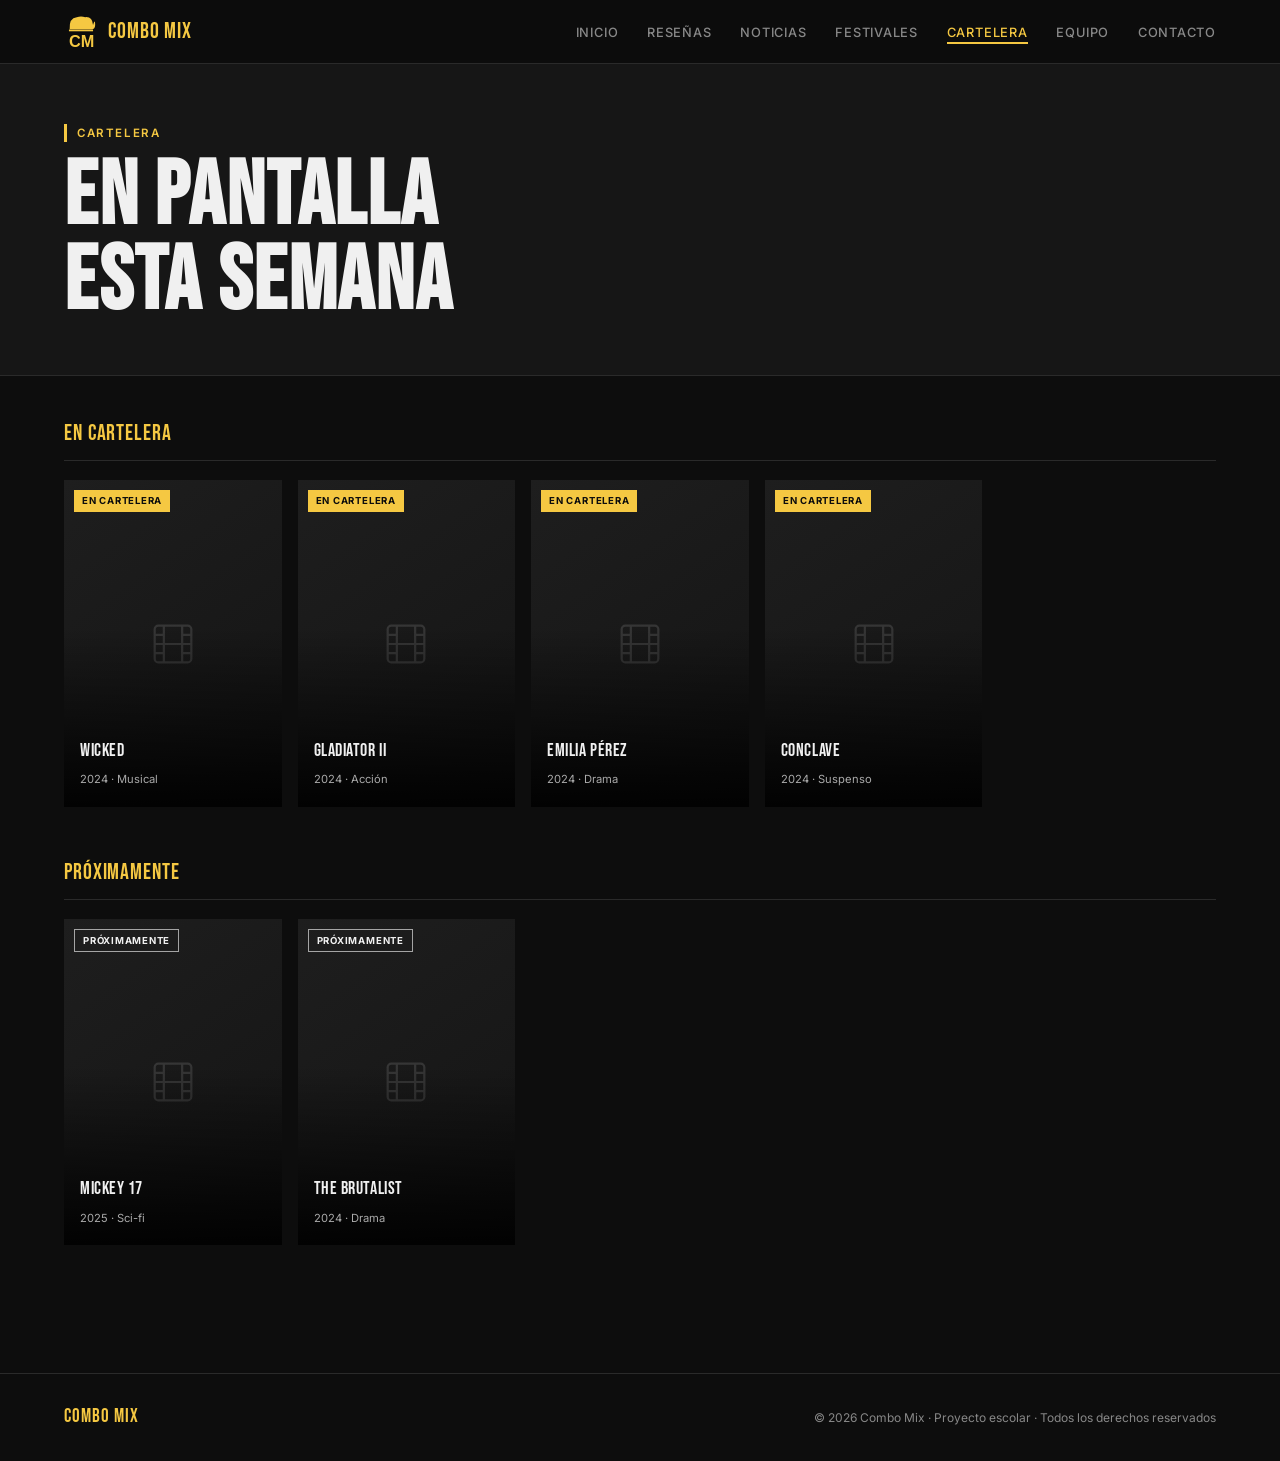
==== cartelera.html @ a6cc71a1 "Add files via upload" ====
<!DOCTYPE html>
<html lang="es">
<head>
  <meta charset="UTF-8"/>
  <meta name="viewport" content="width=device-width, initial-scale=1, viewport-fit=cover"/>
  <title>Cartelera — Combo Mix</title>
  <link rel="icon" href="data:image/svg+xml,<svg xmlns='http://www.w3.org/2000/svg'><text y='32' font-size='32'>🍿</text></svg>"/>
  <link rel="stylesheet" href="styles.css"/>
  <style>
    .cartelera-container { padding: 40px 5% 80px; }
    .cartelera-grid {
      display: grid; grid-template-columns: repeat(auto-fill, minmax(200px, 1fr));
      gap: 16px;
    }
    .pelicula-card {
      position: relative; aspect-ratio: 2/3;
      background: var(--negro-card); overflow: hidden; cursor: default;
    }
    .pelicula-placeholder {
      position: absolute; inset: 0;
      display: flex; align-items: center; justify-content: center;
      background: linear-gradient(145deg, #1E1E1E, #141414);
    }
    .pelicula-placeholder svg { opacity: 0.12; }
    .pelicula-overlay {
      position: absolute; inset: 0;
      background: linear-gradient(to top, rgba(0,0,0,0.92) 0%, transparent 55%);
      display: flex; align-items: flex-end; padding: 16px;
    }
    .badge {
      position: absolute; top: 10px; left: 10px;
      font-size: 0.6rem; font-weight: 700; text-transform: uppercase;
      letter-spacing: 0.08em; padding: 3px 8px;
    }
    .badge-new { background: var(--amarillo); color: var(--negro); }
    .badge-soon { border: 1px solid rgba(255,255,255,0.6); color: var(--blanco); }
    .pelicula-titulo {
      font-family: 'Bebas Neue', sans-serif; font-size: 1.15rem;
      letter-spacing: 0.03em; display: block;
    }
    .pelicula-meta { font-size: 0.7rem; color: #aaa; }

    .seccion-titulo {
      font-family: 'Bebas Neue', sans-serif; font-size: 1.4rem;
      letter-spacing: 0.04em; color: var(--amarillo);
      margin-bottom: 1.2rem; padding-bottom: 8px;
      border-bottom: 1px solid var(--gris-linea);
    }
    .bloque { margin-bottom: 3rem; }
  </style>
</head>
<body>

<nav>
  <a href="index.html" class="nav-logo">
    <svg viewBox="0 0 80 96" fill="none" xmlns="http://www.w3.org/2000/svg">
      <path d="M8 40 Q6 8 28 6 Q40 2 52 6 Q72 4 74 28 Q80 8 80 28 Q80 40 70 40 Z" fill="#F5C842"/>
      <rect x="6" y="41" width="68" height="5" fill="#F5C842"/>
      <text x="6" y="90" font-family="Arial Black, sans-serif" font-size="46" font-weight="900" fill="#F5C842">CM</text>
    </svg>
    <span class="nav-logo-text">COMBO MIX</span>
  </a>
  <ul class="nav-links" id="navLinks">
    <li><a href="index.html">Inicio</a></li>
    <li><a href="resenas.html">Reseñas</a></li>
    <li><a href="noticias.html">Noticias</a></li>
    <li><a href="festivales.html">Festivales</a></li>
    <li><a href="cartelera.html">Cartelera</a></li>
    <li><a href="equipo.html">Equipo</a></li>
    <li><a href="contacto.html">Contacto</a></li>
  </ul>
  <button class="nav-hamburger" id="hamburger" aria-label="Menú">
    <span></span><span></span><span></span>
  </button>
</nav>

<div class="page">
  <div class="page-hero">
    <span class="section-label">Cartelera</span>
    <h1>EN PANTALLA<br>ESTA SEMANA</h1>
  </div>
  <div class="cartelera-container" id="cartelera"></div>
</div>

<footer>
  <span class="footer-brand">COMBO MIX</span>
  <span class="footer-copy">© 2026 Combo Mix · Proyecto escolar · Todos los derechos reservados</span>
</footer>

<script src="datos.js"></script>
<script src="nav.js"></script>
<script>
  const icono = `<svg width="44" height="44" viewBox="0 0 24 24" fill="none" stroke="white" stroke-width="1.2"><rect x="2" y="2" width="20" height="20" rx="2"/><path d="m7 2 0 20M17 2l0 20M2 12l20 0M2 7l5 0M2 17l5 0M17 17l5 0M17 7l5 0"/></svg>`;

  const enCartelera = CARTELERA.filter(p => p.estado === 'En cartelera');
  const proximamente = CARTELERA.filter(p => p.estado === 'Próximamente');

  function renderGrid(lista) {
    return lista.map(p => `
      <div class="pelicula-card">
        <div class="pelicula-placeholder">${icono}</div>
        <span class="badge ${p.estado === 'En cartelera' ? 'badge-new' : 'badge-soon'}">${p.estado}</span>
        <div class="pelicula-overlay">
          <div>
            <span class="pelicula-titulo">${p.titulo}</span>
            <span class="pelicula-meta">${p.año} · ${p.genero}</span>
          </div>
        </div>
      </div>`).join('');
  }

  document.getElementById('cartelera').innerHTML = `
    <div class="bloque">
      <div class="seccion-titulo">En cartelera</div>
      <div class="cartelera-grid">${renderGrid(enCartelera)}</div>
    </div>
    <div class="bloque">
      <div class="seccion-titulo">Próximamente</div>
      <div class="cartelera-grid">${renderGrid(proximamente)}</div>
    </div>`;
</script>
</body>
</html>
---- styles.css ----
/* ── COMBO MIX — ESTILOS GLOBALES ── */
@import url('https://fonts.googleapis.com/css2?family=Bebas+Neue&family=Inter:wght@300;400;500;600&display=swap');

:root {
  --negro: #0D0D0D;
  --negro-medio: #161616;
  --negro-card: #1C1C1C;
  --amarillo: #F5C842;
  --amarillo-oscuro: #C9A020;
  --blanco: #F0F0F0;
  --gris: #888888;
  --gris-linea: #2A2A2A;
  box-sizing: border-box;
  padding-top: env(safe-area-inset-top, 0px);
  padding-bottom: env(safe-area-inset-bottom, 0px);
}
*, *::before, *::after { box-sizing: inherit; margin: 0; padding: 0; }

html, body {
  background: var(--negro);
  color: var(--blanco);
  font-family: 'Inter', sans-serif;
  font-size: 16px;
  line-height: 1.6;
  scroll-behavior: smooth;
  scroll-padding-top: env(safe-area-inset-top, 0px);
}

/* ── NAV ── */
nav {
  position: fixed;
  top: env(safe-area-inset-top, 0px);
  left: 0; right: 0;
  z-index: 100;
  display: flex;
  align-items: center;
  justify-content: space-between;
  padding: 0 5%;
  height: 64px;
  background: rgba(13,13,13,0.95);
  backdrop-filter: blur(12px);
  border-bottom: 1px solid var(--gris-linea);
}
.nav-logo {
  display: flex;
  align-items: center;
  gap: 10px;
  text-decoration: none;
}
.nav-logo svg { width: 34px; height: 34px; }
.nav-logo-text {
  font-family: 'Bebas Neue', sans-serif;
  font-size: 1.4rem;
  letter-spacing: 0.04em;
  color: var(--amarillo);
}
.nav-links {
  display: flex;
  gap: 1.8rem;
  list-style: none;
}
.nav-links a {
  color: var(--gris);
  text-decoration: none;
  font-size: 0.8rem;
  font-weight: 500;
  letter-spacing: 0.06em;
  text-transform: uppercase;
  transition: color 0.2s;
  padding-bottom: 2px;
  border-bottom: 2px solid transparent;
}
.nav-links a:hover,
.nav-links a.activo { color: var(--amarillo); border-bottom-color: var(--amarillo); }

.nav-hamburger {
  display: none;
  flex-direction: column;
  gap: 5px;
  cursor: pointer;
  background: none;
  border: none;
  padding: 4px;
}
.nav-hamburger span {
  display: block;
  width: 24px; height: 2px;
  background: var(--blanco);
  border-radius: 2px;
  transition: transform 0.3s, opacity 0.3s;
}

/* ── PÁGINA WRAPPER ── */
.page {
  padding-top: calc(64px + env(safe-area-inset-top, 0px));
  min-height: 100vh;
}

/* ── HERO DE PÁGINA INTERIOR ── */
.page-hero {
  padding: 60px 5% 50px;
  border-bottom: 1px solid var(--gris-linea);
  background: var(--negro-medio);
}
.page-hero .section-label {
  margin-bottom: 0.8rem;
}
.page-hero h1 {
  font-family: 'Bebas Neue', sans-serif;
  font-size: clamp(3rem, 7vw, 6rem);
  line-height: 0.95;
  letter-spacing: 0.02em;
}

/* ── TIPOGRAFÍA COMPARTIDA ── */
.section-label {
  font-size: 0.72rem;
  font-weight: 600;
  letter-spacing: 0.14em;
  text-transform: uppercase;
  color: var(--amarillo);
  border-left: 3px solid var(--amarillo);
  padding-left: 10px;
  display: block;
  margin-bottom: 1rem;
}
.section-title {
  font-family: 'Bebas Neue', sans-serif;
  font-size: clamp(2.2rem, 5vw, 3.6rem);
  line-height: 1;
  letter-spacing: 0.02em;
  margin-bottom: 2.4rem;
}

/* ── BOTONES ── */
.btn-primary {
  display: inline-block;
  background: var(--amarillo);
  color: var(--negro);
  padding: 12px 26px;
  font-weight: 600;
  font-size: 0.85rem;
  text-decoration: none;
  letter-spacing: 0.04em;
  transition: background 0.2s, transform 0.15s;
  cursor: pointer;
  border: none;
}
.btn-primary:hover { background: var(--amarillo-oscuro); transform: translateY(-1px); }
.btn-ghost {
  display: inline-block;
  border: 1px solid var(--gris-linea);
  color: var(--blanco);
  padding: 12px 26px;
  font-weight: 400;
  font-size: 0.85rem;
  text-decoration: none;
  letter-spacing: 0.04em;
  transition: border-color 0.2s, color 0.2s;
}
.btn-ghost:hover { border-color: var(--amarillo); color: var(--amarillo); }

/* ── FOOTER ── */
footer {
  background: var(--negro);
  border-top: 1px solid var(--gris-linea);
  padding: 28px 5%;
  display: flex;
  align-items: center;
  justify-content: space-between;
  flex-wrap: wrap;
  gap: 12px;
  margin-top: auto;
}
.footer-brand {
  font-family: 'Bebas Neue', sans-serif;
  font-size: 1.2rem;
  letter-spacing: 0.05em;
  color: var(--amarillo);
}
.footer-copy { font-size: 0.75rem; color: var(--gris); }

/* ── RESPONSIVE ── */
@media (max-width: 768px) {
  .nav-links { display: none; }
  .nav-hamburger { display: flex; }
  .nav-links.open {
    display: flex;
    flex-direction: column;
    position: fixed;
    top: calc(64px + env(safe-area-inset-top, 0px));
    left: 0; right: 0;
    background: var(--negro-medio);
    padding: 1.5rem 5%;
    gap: 1.2rem;
    border-bottom: 1px solid var(--gris-linea);
    z-index: 99;
  }
}
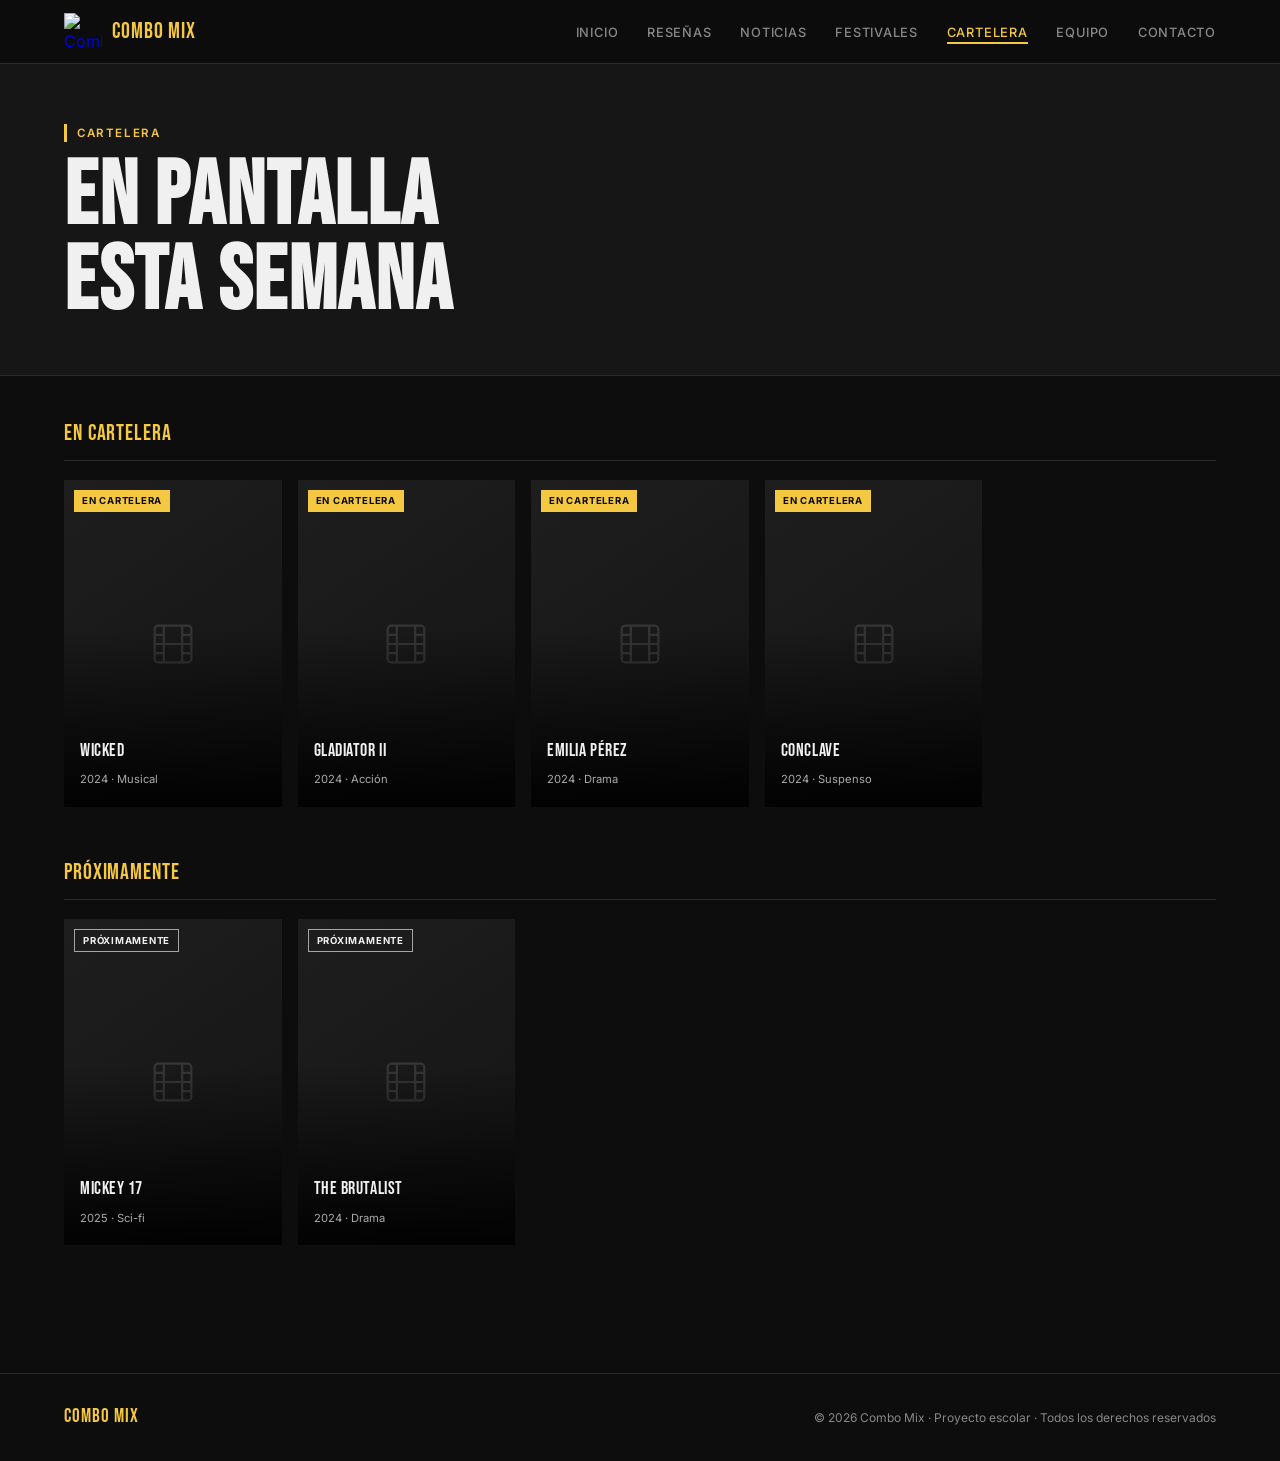
==== commit e0b91482: "Add files via upload" ====
--- a/cartelera.html
+++ b/cartelera.html
@@ -53,11 +53,7 @@
 
 <nav>
   <a href="index.html" class="nav-logo">
-    <svg viewBox="0 0 80 96" fill="none" xmlns="http://www.w3.org/2000/svg">
-      <path d="M8 40 Q6 8 28 6 Q40 2 52 6 Q72 4 74 28 Q80 8 80 28 Q80 40 70 40 Z" fill="#F5C842"/>
-      <rect x="6" y="41" width="68" height="5" fill="#F5C842"/>
-      <text x="6" y="90" font-family="Arial Black, sans-serif" font-size="46" font-weight="900" fill="#F5C842">CM</text>
-    </svg>
+    <img src="imagenes/COMBO_MIX_LOGO.png" alt="Combo Mix logo"/>
     <span class="nav-logo-text">COMBO MIX</span>
   </a>
   <ul class="nav-links" id="navLinks">
--- a/styles.css
+++ b/styles.css
@@ -47,7 +47,7 @@
   gap: 10px;
   text-decoration: none;
 }
-.nav-logo svg { width: 34px; height: 34px; }
+.nav-logo img { width: 38px; height: 38px; object-fit: contain; }
 .nav-logo-text {
   font-family: 'Bebas Neue', sans-serif;
   font-size: 1.4rem;
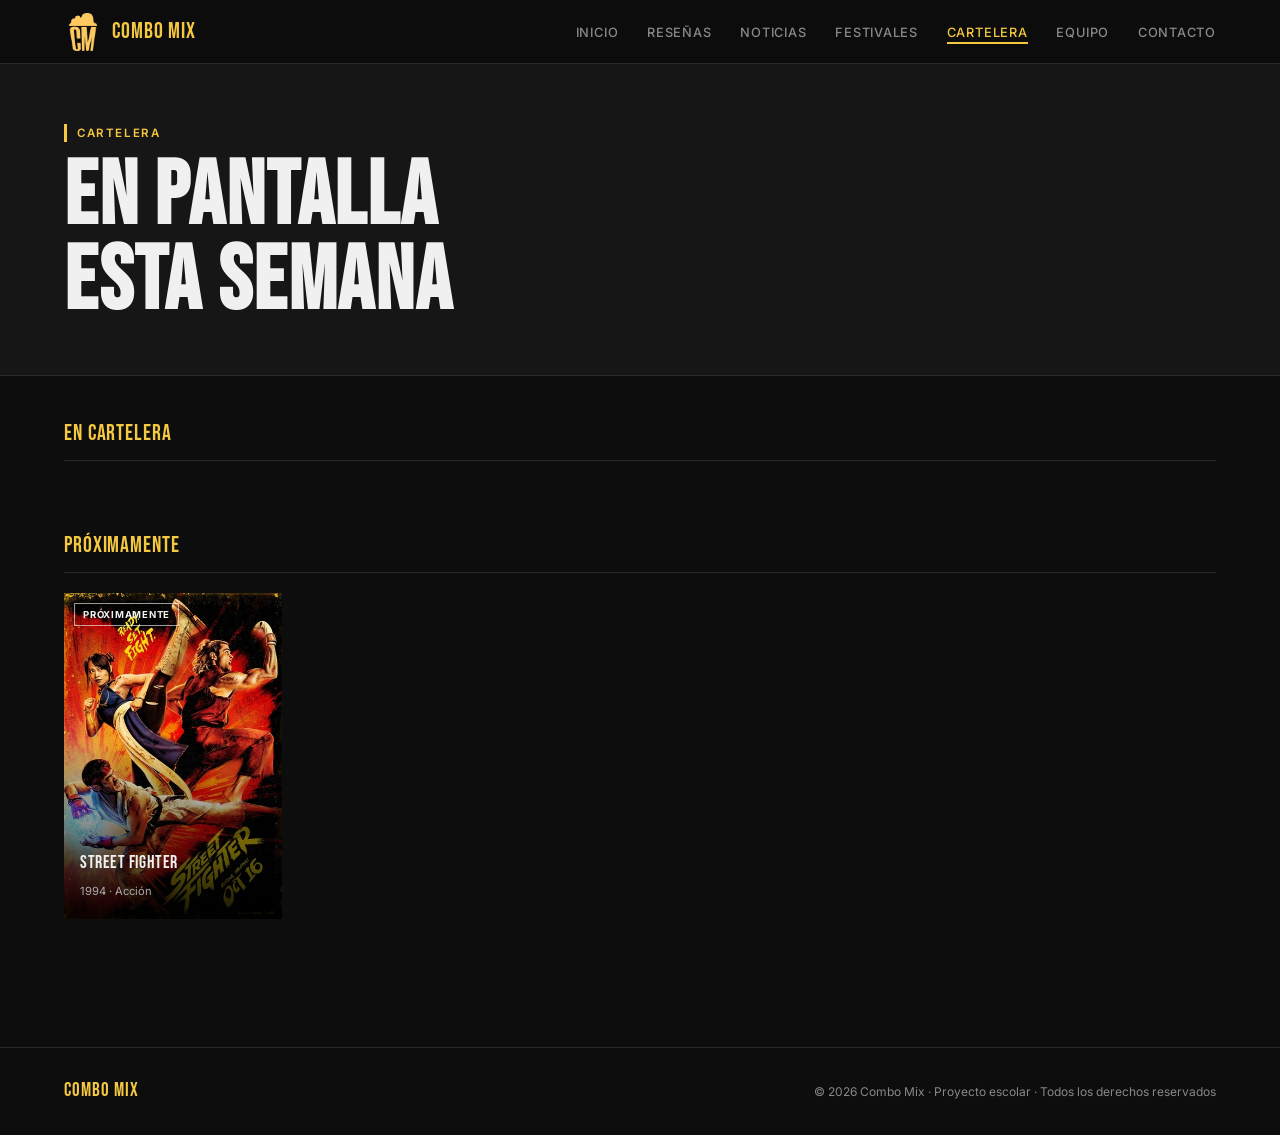
==== commit 395d320f: "Fix image rendering in pelicula-card" ====
--- a/cartelera.html
+++ b/cartelera.html
@@ -94,7 +94,7 @@
   function renderGrid(lista) {
     return lista.map(p => `
       <div class="pelicula-card">
-        <div class="pelicula-placeholder">${icono}</div>
+        <img src="${p.poster}" style="position:absolute;inset:0;width:100%;height:100%;object-fit:cover;"/>
         <span class="badge ${p.estado === 'En cartelera' ? 'badge-new' : 'badge-soon'}">${p.estado}</span>
         <div class="pelicula-overlay">
           <div>
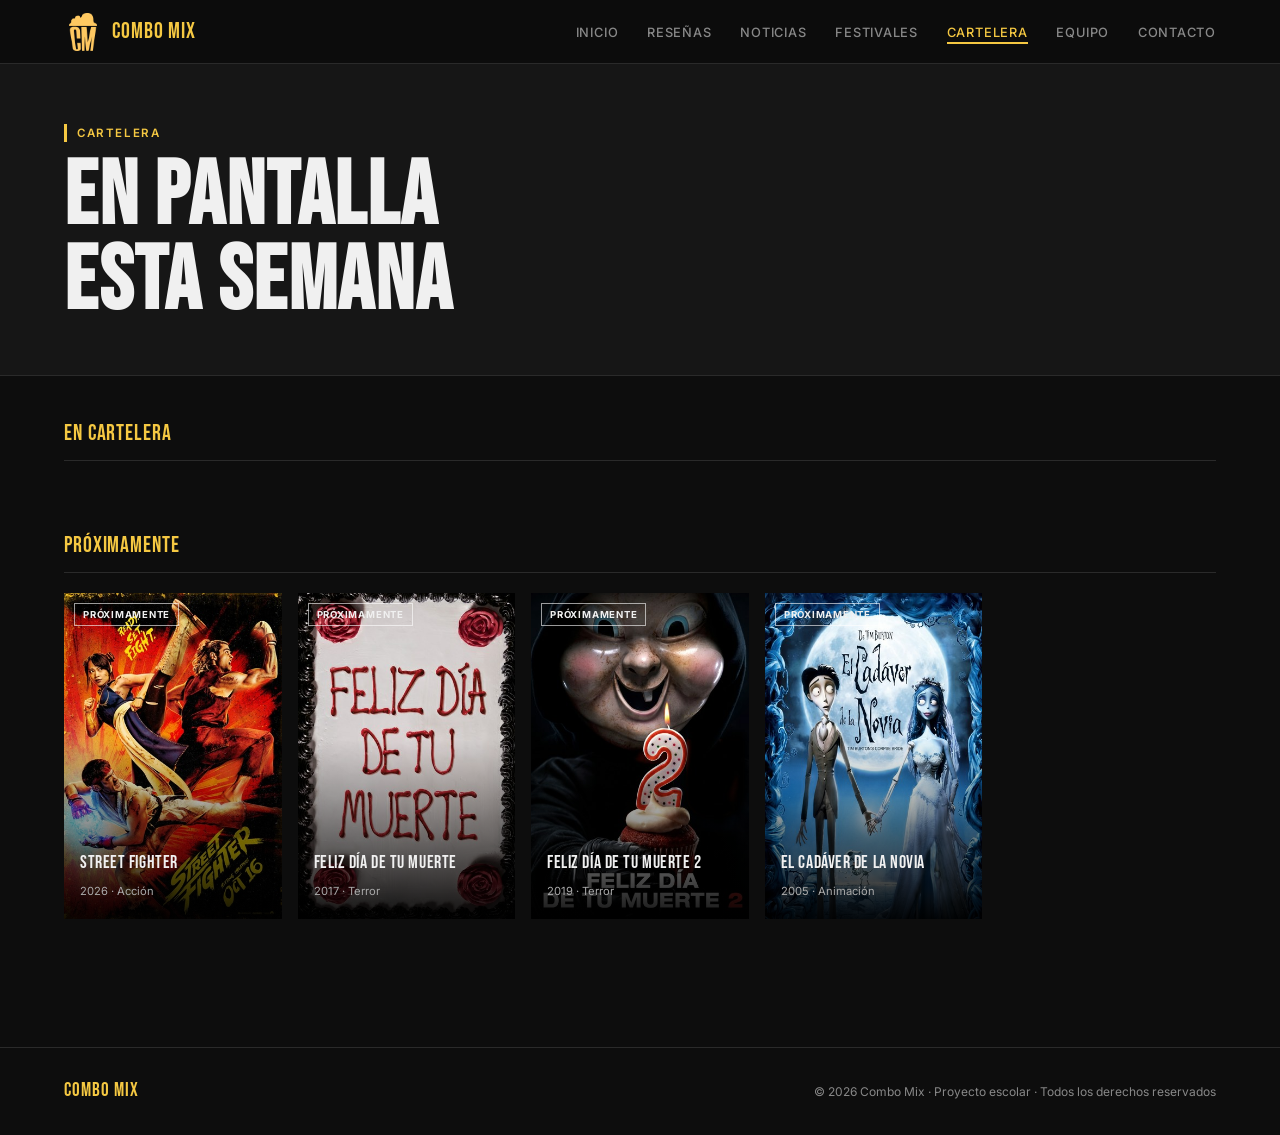
==== commit 5f4d3c57: "Update page hero background image in cartelera.html" ====
--- a/cartelera.html
+++ b/cartelera.html
@@ -71,7 +71,7 @@
 </nav>
 
 <div class="page">
-  <div class="page-hero">
+  <div class="page-hero" style="background-image: url('imagenes/portada-cartelera.jpg'); background-size: cover; background-position: center;">
     <span class="section-label">Cartelera</span>
     <h1>EN PANTALLA<br>ESTA SEMANA</h1>
   </div>
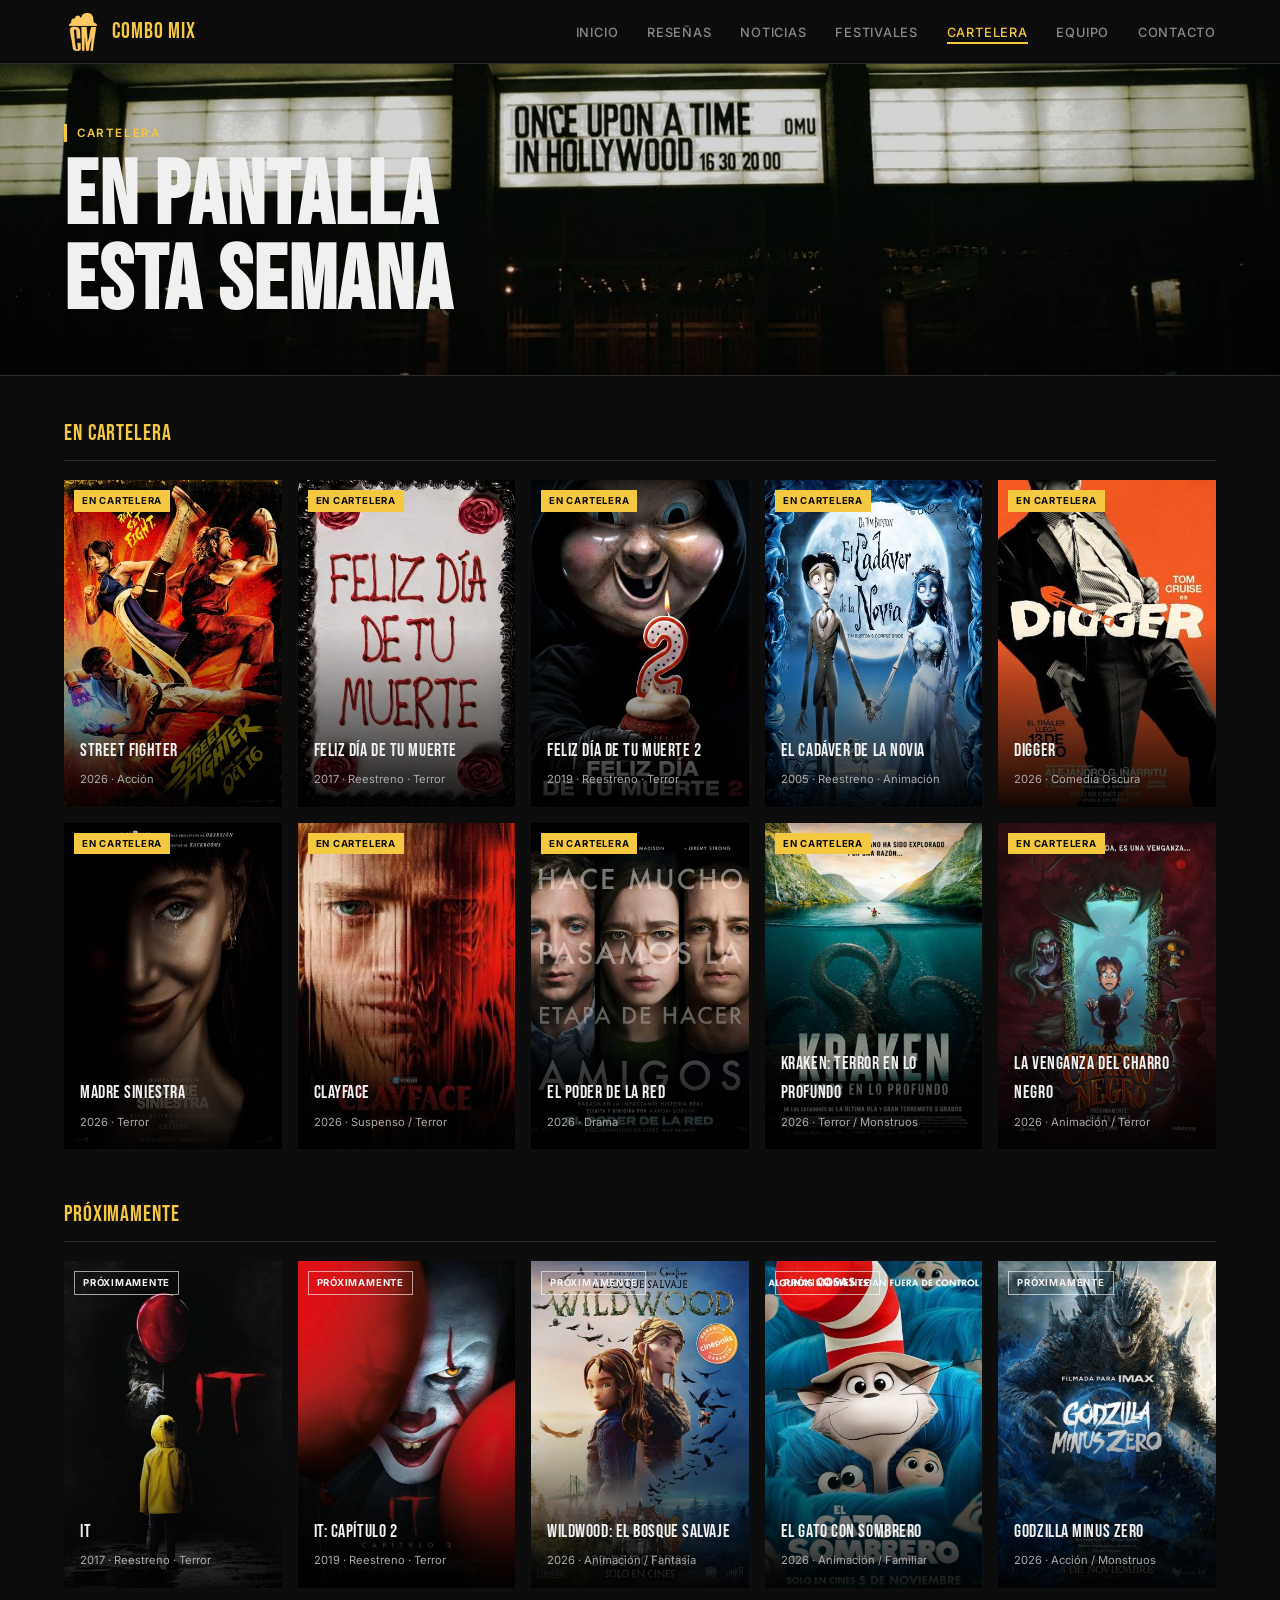
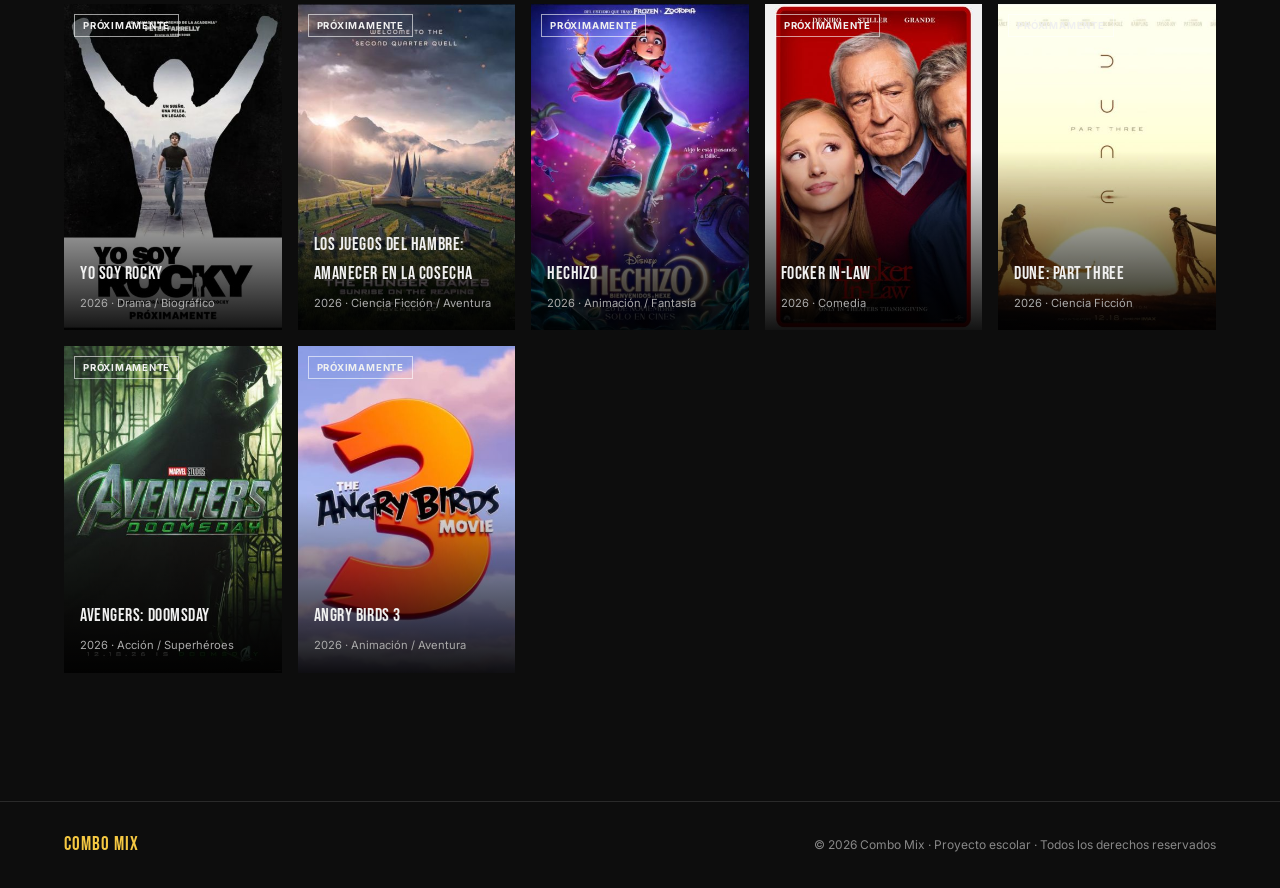
==== commit 2452cc8d: "Add Cloudflare Web Analytics script to cartelera.html" ====
--- a/cartelera.html
+++ b/cartelera.html
@@ -115,5 +115,6 @@
       <div class="cartelera-grid">${renderGrid(proximamente)}</div>
     </div>`;
 </script>
+<!-- Cloudflare Web Analytics --><script type='module' src='https://static.cloudflareinsights.com/beacon.min.js' data-cf-beacon='{"token": "7366e73724d844448a984ce2a6128988"}'></script><!-- End Cloudflare Web Analytics -->
 </body>
 </html>
--- a/styles.css
+++ b/styles.css
@@ -197,3 +197,153 @@
     z-index: 99;
   }
 }
+/* ── ETIQUETA / BADGE DE CINES (AMARILLO CON TEXTO NEGRO) ── */
+.badge-cine {
+  background: var(--amarillo);
+  color: var(--negro);
+  font-size: 0.65rem;
+  font-weight: 700;
+  letter-spacing: 0.08em;
+  text-transform: uppercase;
+  padding: 3px 7px;
+  border-radius: 2px;
+  display: inline-block;
+  line-height: 1.2;
+}
+/* ── DETALLE DE ARTÍCULO / NOTICIA ── */
+.article-wrapper {
+  max-width: 860px;
+  margin: 0 auto;
+  padding: 40px 5% 80px;
+}
+
+.article-header {
+  margin-bottom: 2rem;
+}
+
+.article-title {
+  font-family: 'Bebas Neue', sans-serif;
+  font-size: clamp(2.4rem, 5vw, 4rem);
+  line-height: 1.05;
+  letter-spacing: 0.02em;
+  color: var(--blanco);
+  margin: 0.8rem 0;
+}
+
+.article-metadata {
+  display: flex;
+  align-items: center;
+  gap: 8px;
+  font-size: 0.85rem;
+  color: var(--gris);
+}
+
+.article-metadata strong {
+  color: var(--amarillo);
+}
+
+.article-metadata .separator {
+  color: var(--gris-linea);
+}
+
+/* Figuras e imágenes */
+.featured-media {
+    margin: 2rem 0;
+    background: var(--negro-card);
+    border: 1px solid var(--gris-linea);
+    border-radius: 4px;
+    overflow: hidden;
+}
+
+.featured-media img {
+    width: 100%;
+    max-height: 500px;
+    object-fit: contain;
+    background-color: var(--negro-card);
+    height: auto;
+    display: block;
+}
+
+figcaption {
+    padding: 10px 14px;
+    font-size: 0.8rem;
+    color: var(--gris);
+    border-top: 1px solid var(--gris-linea);
+    background: var(--negro-medio);
+}
+
+/* Cuerpo de texto */
+.article-body {
+  font-size: 1.05rem;
+  color: #d1d1d1;
+  line-height: 1.75;
+}
+
+.lead-paragraph {
+  font-size: 1.2rem;
+  font-weight: 500;
+  color: var(--blanco);
+  margin-bottom: 1.5rem;
+  line-height: 1.6;
+}
+
+.section-subtitle {
+  font-family: 'Bebas Neue', sans-serif;
+  font-size: clamp(1.6rem, 3.5vw, 2.2rem);
+  letter-spacing: 0.03em;
+  color: var(--amarillo);
+  margin: 2.5rem 0 1rem;
+}
+
+.article-body p {
+  margin-bottom: 1.25rem;
+}
+
+/* Mosaico de 2 fotos intermedias */
+.story-gallery {
+  display: grid;
+  grid-template-columns: repeat(auto-fit, minmax(280px, 1fr));
+  gap: 1.2rem;
+  margin: 2.5rem 0;
+}
+
+.gallery-item {
+  background: var(--negro-card);
+  border: 1px solid var(--gris-linea);
+  border-radius: 4px;
+  overflow: hidden;
+  margin: 0;
+}
+
+.gallery-item img {
+  width: 100%;
+  height: 240px;
+  object-fit: cover;
+  display: block;
+}
+
+/* Lista de loncherías participantes */
+.vendors-list {
+  columns: 2;
+  gap: 2rem;
+  background: var(--negro-card);
+  border: 1px solid var(--gris-linea);
+  border-left: 3px solid var(--amarillo);
+  padding: 1.5rem 2rem;
+  border-radius: 4px;
+  margin: 2rem 0;
+  font-size: 0.95rem;
+  color: var(--blanco);
+  list-style-position: inside;
+}
+
+.vendors-list li {
+  margin-bottom: 0.4rem;
+}
+
+@media (max-width: 650px) {
+  .vendors-list {
+    columns: 1;
+    padding: 1.2rem;
+  }
+}
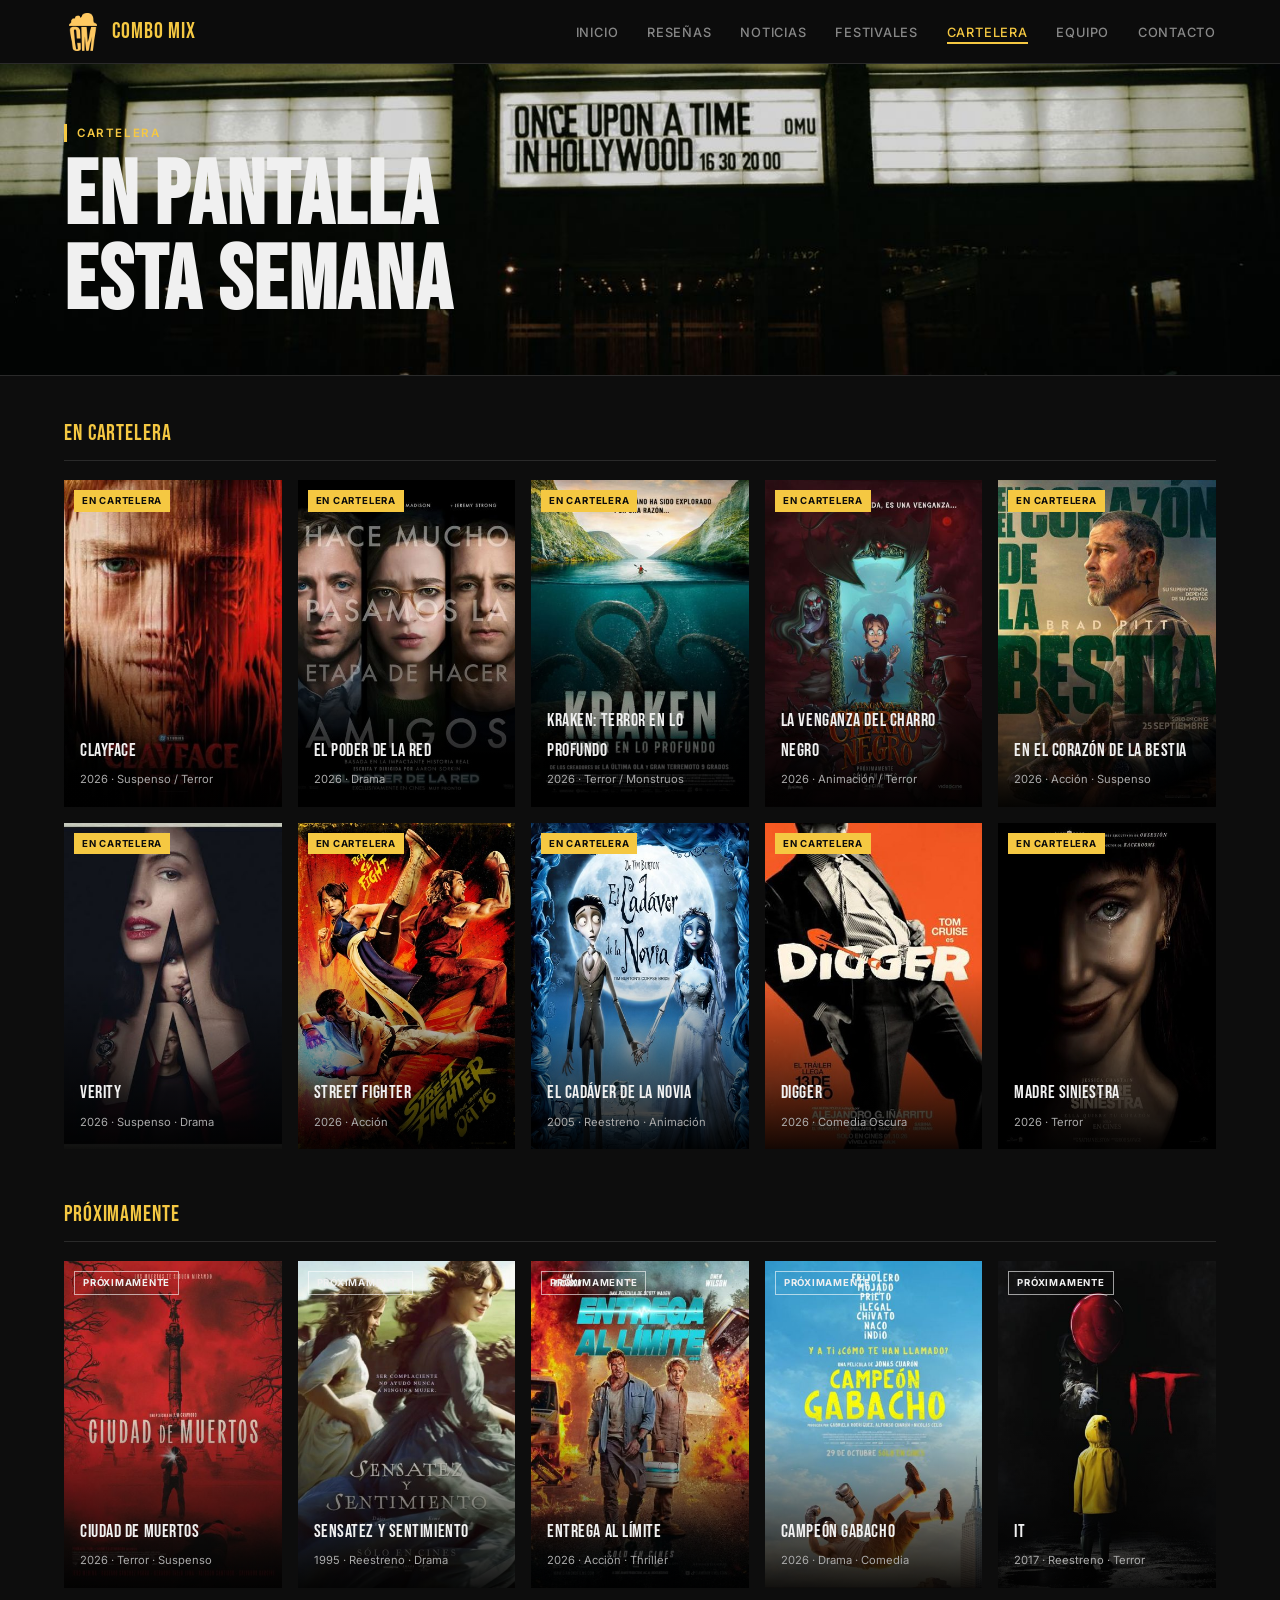
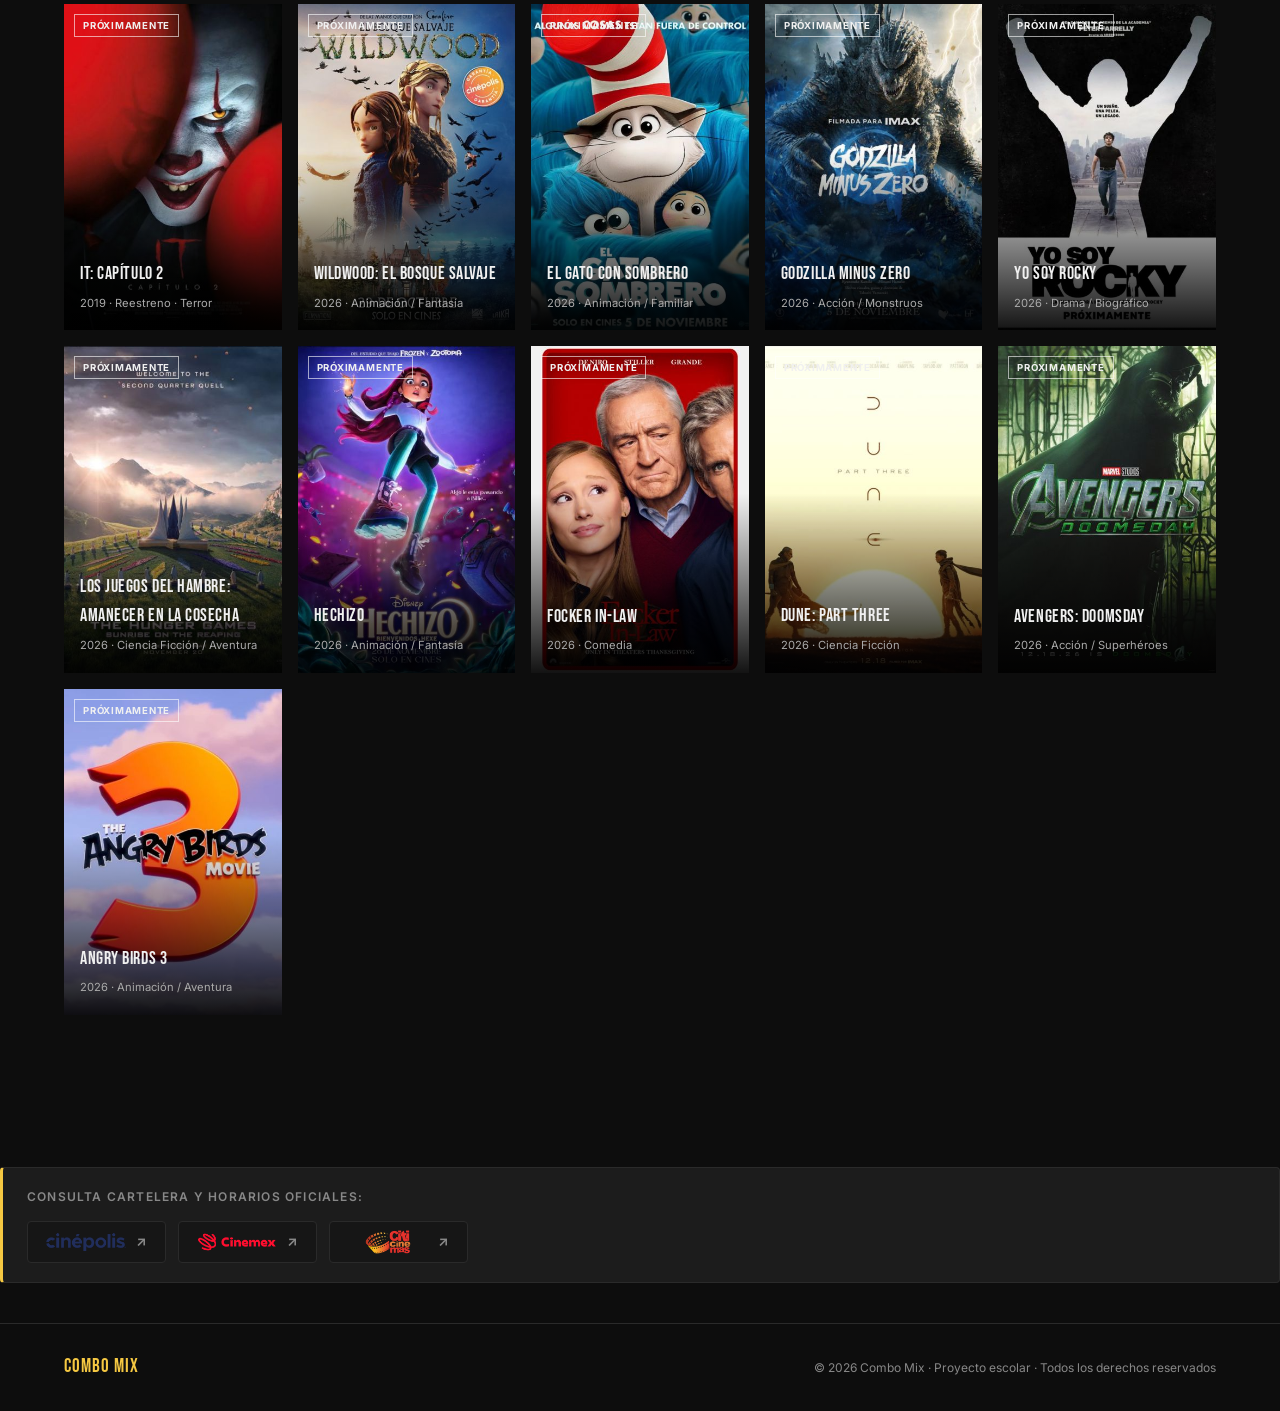
==== commit 0393f314: "Add direct access links to cinemas Added direct access links to cinemas at the end of the schedule." ====
--- a/cartelera.html
+++ b/cartelera.html
@@ -78,6 +78,27 @@
   <div class="cartelera-container" id="cartelera"></div>
 </div>
 
+<!-- ACCESOS DIRECTOS A CINES (AL FINAL DE LA CARTELERA) -->
+  <div class="cines-directos-wrapper">
+    <span class="cines-directos-label">Consulta cartelera y horarios oficiales:</span>
+    <div class="cines-botones-grid">
+      <a href="https://cinepolis.com" target="_blank" rel="noopener noreferrer" class="btn-cine-card">
+        <img src="imagenes/cinepolis-logo.png" alt="Cinépolis" class="cine-logo-img">
+        <span class="cine-arrow">↗</span>
+      </a>
+
+      <a href="https://cinemex.com" target="_blank" rel="noopener noreferrer" class="btn-cine-card">
+        <img src="imagenes/cinemex-logo.png" alt="Cinemex" class="cine-logo-img">
+        <span class="cine-arrow">↗</span>
+      </a>
+
+      <a href="https://citicinemas.com" target="_blank" rel="noopener noreferrer" class="btn-cine-card">
+        <img src="imagenes/citicinemas-logo.png" alt="Citicinemas" class="cine-logo-img">
+        <span class="cine-arrow">↗</span>
+      </a>
+    </div>
+  </div>
+  
 <footer>
   <span class="footer-brand">COMBO MIX</span>
   <span class="footer-copy">© 2026 Combo Mix · Proyecto escolar · Todos los derechos reservados</span>
--- a/styles.css
+++ b/styles.css
@@ -347,3 +347,259 @@
     padding: 1.2rem;
   }
 }
+/* ── SECCIÓN DE INTERACCIÓN: LIKES Y COMENTARIOS ── */
+.interaction-container {
+  max-width: 860px;
+  margin: 40px auto 20px;
+  padding: 24px;
+  background: var(--negro-card);
+  border: 1px solid var(--gris-linea);
+  border-radius: 4px;
+  color: var(--blanco);
+}
+
+/* Botón Me Gusta */
+.like-section {
+  display: flex;
+  align-items: center;
+  margin-bottom: 20px;
+}
+
+.like-button {
+  background: var(--negro-medio);
+  border: 1px solid var(--gris-linea);
+  color: var(--blanco);
+  padding: 10px 20px;
+  border-radius: 30px;
+  cursor: pointer;
+  display: inline-flex;
+  align-items: center;
+  gap: 10px;
+  font-size: 0.9rem;
+  font-weight: 600;
+  font-family: 'Inter', sans-serif;
+  transition: all 0.2s ease;
+}
+
+.like-button:hover {
+  border-color: var(--amarillo);
+  color: var(--amarillo);
+}
+
+.like-button.liked {
+  background: var(--amarillo);
+  border-color: var(--amarillo);
+  color: var(--negro);
+}
+
+.like-icon {
+  font-size: 1.1rem;
+}
+
+.like-counter {
+  background: rgba(255, 255, 255, 0.1);
+  padding: 2px 8px;
+  border-radius: 12px;
+  font-size: 0.8rem;
+}
+
+.like-button.liked .like-counter {
+  background: rgba(0, 0, 0, 0.15);
+  color: var(--negro);
+}
+
+.divider {
+  border: 0;
+  height: 1px;
+  background: var(--gris-linea);
+  margin: 24px 0;
+}
+
+/* Sección de Comentarios */
+.comments-title {
+  font-family: 'Bebas Neue', sans-serif;
+  font-size: 1.8rem;
+  letter-spacing: 0.03em;
+  color: var(--blanco);
+  margin-bottom: 16px;
+}
+
+.comment-form {
+  display: flex;
+  flex-direction: column;
+  gap: 12px;
+  margin-bottom: 30px;
+}
+
+.input-field {
+  width: 100%;
+  padding: 12px 16px;
+  background: var(--negro-medio);
+  border: 1px solid var(--gris-linea);
+  border-radius: 4px;
+  color: var(--blanco);
+  font-family: 'Inter', sans-serif;
+  font-size: 0.9rem;
+  box-sizing: border-box;
+}
+
+.input-field:focus {
+  outline: none;
+  border-color: var(--amarillo);
+}
+
+.textarea-field {
+  resize: vertical;
+}
+
+.submit-comment-btn {
+  align-self: flex-start;
+  background: var(--amarillo);
+  color: var(--negro);
+  border: none;
+  padding: 10px 22px;
+  border-radius: 2px;
+  font-weight: 600;
+  font-size: 0.85rem;
+  letter-spacing: 0.04em;
+  font-family: 'Inter', sans-serif;
+  cursor: pointer;
+  transition: background 0.2s, transform 0.15s;
+}
+
+.submit-comment-btn:hover {
+  background: var(--amarillo-oscuro);
+  transform: translateY(-1px);
+}
+
+/* Lista de Comentarios */
+.comments-list {
+  display: flex;
+  flex-direction: column;
+  gap: 16px;
+}
+
+.comment-item {
+  display: flex;
+  gap: 14px;
+  background: var(--negro-medio);
+  border: 1px solid var(--gris-linea);
+  padding: 14px 18px;
+  border-radius: 4px;
+}
+
+.comment-avatar {
+  width: 38px;
+  height: 38px;
+  background: var(--amarillo);
+  color: var(--negro);
+  border-radius: 50%;
+  display: flex;
+  align-items: center;
+  justify-content: center;
+  font-weight: 700;
+  font-family: 'Bebas Neue', sans-serif;
+  font-size: 1.1rem;
+  flex-shrink: 0;
+}
+
+.comment-content {
+  flex: 1;
+}
+
+.comment-header {
+  display: flex;
+  justify-content: space-between;
+  margin-bottom: 6px;
+  font-size: 0.8rem;
+}
+
+.comment-author {
+  color: var(--amarillo);
+  font-weight: 600;
+}
+
+.comment-date {
+  color: var(--gris);
+}
+
+.comment-text {
+  margin: 0;
+  font-size: 0.95rem;
+  line-height: 1.5;
+  color: #d1d1d1;
+}
+/* ── ACCESOS DIRECTOS A CINES CON LOGO ── */
+.cines-directos-wrapper {
+  margin: 1.5rem 0 2.5rem 0;
+  padding: 1.2rem 1.5rem;
+  background: var(--negro-card);
+  border: 1px solid var(--gris-linea);
+  border-left: 3px solid var(--amarillo);
+  border-radius: 4px;
+}
+
+.cines-directos-label {
+  display: block;
+  font-size: 0.75rem;
+  font-weight: 600;
+  text-transform: uppercase;
+  letter-spacing: 0.1em;
+  color: var(--gris);
+  margin-bottom: 0.9rem;
+}
+
+.cines-botones-grid {
+  display: flex;
+  flex-wrap: wrap;
+  gap: 12px;
+}
+
+.btn-cine-card {
+  display: inline-flex;
+  align-items: center;
+  justify-content: center;
+  gap: 10px;
+  background: var(--negro-medio);
+  border: 1px solid var(--gris-linea);
+  border-radius: 4px;
+  padding: 8px 18px;
+  text-decoration: none;
+  transition: transform 0.15s ease, border-color 0.2s ease, background 0.2s ease;
+}
+
+.cine-logo-img {
+  height: 24px;
+  width: auto;
+  max-width: 110px;
+  object-fit: contain;
+  display: block;
+}
+
+.cine-arrow {
+  color: var(--gris);
+  font-size: 0.85rem;
+  font-weight: bold;
+  transition: color 0.2s ease;
+}
+
+.btn-cine-card:hover {
+  transform: translateY(-2px);
+  border-color: var(--amarillo);
+  background: #1f1f1f;
+}
+
+.btn-cine-card:hover .cine-arrow {
+  color: var(--amarillo);
+}
+
+@media (max-width: 600px) {
+  .cines-botones-grid {
+    flex-direction: column;
+  }
+  .btn-cine-card {
+    width: 100%;
+    justify-content: space-between;
+    padding: 10px 16px;
+  }
+}
